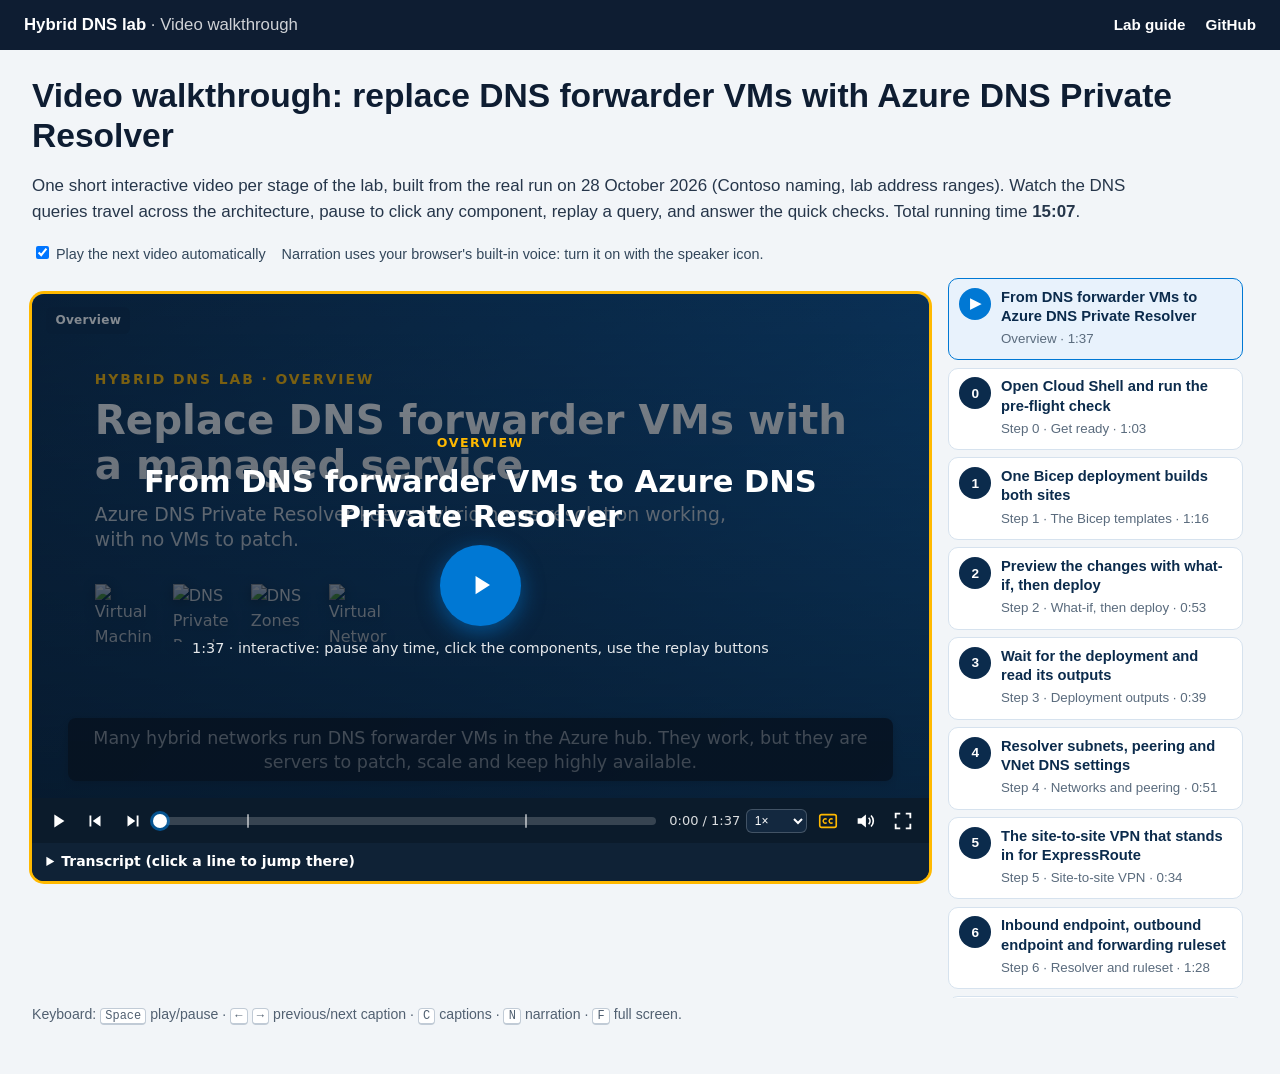
==== videos.html @ 45576d15 "Interactive videos for every lab stage (player, scripts, playlist page) (2 of 4)" ====
<!doctype html>
<html lang="en" dir="ltr"><head><meta charset="utf-8"><meta name="viewport" content="width=device-width, initial-scale=1">
<meta name="color-scheme" content="light dark">
<title>Video walkthrough: Hybrid DNS lab with Azure DNS Private Resolver</title>
<meta name="description" content="Interactive videos for every step of the hybrid DNS lab: Azure DNS Private Resolver, site-to-site VPN, Private Endpoint DNS and domain join.">
<link rel="stylesheet" href="assets/css/site.css">
<link rel="stylesheet" href="assets/video/player.css">
<style>
.vpage{max-width:1400px;margin:0 auto;padding:1.4rem 2rem 3rem}
.vpage h1{margin:.2rem 0 .4rem}
.vpage .lead{max-width:70rem}
.keys{font-size:.88rem;color:#516071;margin:.4rem 0 0}
.keys kbd{background:#fff;border:1px solid #C1CBD6;border-bottom-width:2px;border-radius:4px;padding:0 .35em;font-family:Consolas,monospace;font-size:.85em}
@media (max-width:980px){.vpage{padding:1rem}}
@media (prefers-color-scheme:dark){body{background:#0E1621;color:#E6EDF3}.vpage h1{color:#fff}.vpage .lead,.lv-opts{color:#C9D4DF}.keys{color:#AFC0D0}.keys kbd{background:#13202E;border-color:#2B3B4E;color:#E6EDF3}.lv-item{background:#13202E;border-color:#2B3B4E;color:#E6EDF3}.lv-item small{color:#9FB0C2}.lv-item.cur{background:#16324F;border-color:#3B8EDB}}
</style></head>
<body>
<header class="top"><div class="brand">Hybrid DNS lab <span>· Video walkthrough</span></div>
<nav class="toplinks"><a href="index.html">Lab guide</a><a href="https://github.com/ibranibeny/contoso-dns-private-resolver-lab" target="_blank" rel="noopener">GitHub</a></nav></header>
<main class="vpage">
<h1>Video walkthrough: replace DNS forwarder VMs with Azure DNS Private Resolver</h1>
<p class="lead">One short interactive video per stage of the lab, built from the real run on 28 October 2026 (Contoso naming, lab address ranges).
Watch the DNS queries travel across the architecture, pause to click any component, replay a query, and answer the quick checks. Total running time <b id="lv-total"></b>.</p>
<div class="lv-opts"><label><input type="checkbox" id="lv-auto" checked> Play the next video automatically</label>
<span>Narration uses your browser's built-in voice: turn it on with the speaker icon.</span></div>
<div class="lv-page"><div id="lv-main"></div><nav class="lv-list" id="lv-list" aria-label="Videos"></nav></div>
<p class="keys">Keyboard: <kbd>Space</kbd> play/pause · <kbd>←</kbd> <kbd>→</kbd> previous/next caption · <kbd>C</kbd> captions · <kbd>N</kbd> narration · <kbd>F</kbd> full screen.</p>
</main>
<script src="assets/video/videos.js"></script>
<script src="assets/video/player.js"></script>
<script>
(function () {
  var D = window.LAB_VIDEO_DATA, list = document.getElementById('lv-list'), host = document.getElementById('lv-main'),
      auto = document.getElementById('lv-auto'), items = {}, cur = null;
  function nextOf(id) { for (var i = 0; i < D.videos.length - 1; i++) if (D.videos[i].id === id) return D.videos[i + 1]; return null; }
  function load(id, play) {
    cur = id; host.innerHTML = ''; var div = document.createElement('div'); host.appendChild(div);
    var p = window.LabVideo.mount(div, id, {
      next: nextOf,
      onNext: function (nid) { load(nid, true); },
      onEnd: function (eid) { if (auto.checked) { var n = nextOf(eid); if (n) setTimeout(function () { if (cur === eid) load(n.id, true); }, 1800); } }
    });
    Object.keys(items).forEach(function (k) { items[k].classList.toggle('cur', k === id); items[k].setAttribute('aria-current', k === id ? 'true' : 'false'); });
    if (window.history && history.replaceState) history.replaceState(null, '', '#' + id);
    if (play) p.play();
    try { div.focus({ preventScroll: true }); } catch (e) { }
  }
  D.videos.forEach(function (v, i) {
    var b = document.createElement('button'); b.type = 'button'; b.className = 'lv-item';
    var n = document.createElement('span'); n.className = 'n'; n.textContent = v.id === 'vintro' ? '\u25B6' : String(parseInt(v.id.slice(1), 10));
    var t = document.createElement('span'); var bt = document.createElement('b'); bt.textContent = v.title;
    var sm = document.createElement('small'); sm.textContent = v.badge + ' \u00b7 ' + window.LabVideo.fmt(window.LabVideo.duration(v.id)) + (v.quiz ? ' \u00b7 quiz' : '');
    t.appendChild(bt); t.appendChild(sm); b.appendChild(n); b.appendChild(t);
    b.addEventListener('click', function () { load(v.id, true); window.scrollTo({ top: 0, behavior: 'smooth' }); });
    list.appendChild(b); items[v.id] = b;
  });
  var total = 0; D.videos.forEach(function (v) { total += window.LabVideo.duration(v.id); });
  document.getElementById('lv-total').textContent = window.LabVideo.fmt(total);
  var start = (location.hash || '').slice(1);
  load(items[start] ? start : D.videos[0].id, false);
})();
</script>
</body></html>
---- assets/css/site.css ----
:root{--navy:#0E1D32;--blue:#0570CA;--blue2:#045291;--green:#17701D;--purple:#7A59BA;--brown:#7E320E;--bg:#F2F5F8;--card:#fff;--line:#C1CBD6;--pale:#F6F8FA;--slate:#516071;--amber:#8A5A00;--amberbg:#FFF8E5}
*{box-sizing:border-box}
html{scroll-behavior:smooth;scroll-padding-top:72px}
body{margin:0;font-family:"Segoe UI",-apple-system,BlinkMacSystemFont,Roboto,"Helvetica Neue",Arial,sans-serif;color:#1A1A1A;background:var(--bg);line-height:1.55;font-size:16px}
a{color:var(--blue)}
code{font-family:Consolas,"Cascadia Mono","SFMono-Regular",Menlo,monospace;font-size:.9em;background:#E9EEF4;padding:.05em .3em;border-radius:4px;color:var(--navy)}
.top{position:sticky;top:0;z-index:10;display:flex;justify-content:space-between;align-items:center;padding:.75rem 1.5rem;background:var(--navy);color:#fff}
.brand{font-weight:600;font-size:1.05rem}.brand span{font-weight:400;opacity:.8}
.toplinks a{color:#fff;margin-left:1.25rem;text-decoration:none;font-weight:600;font-size:.95rem}
.layout{display:grid;grid-template-columns:290px minmax(0,1fr);max-width:1400px;margin:0 auto}
.side{position:sticky;top:56px;align-self:start;height:calc(100vh - 56px);overflow:auto;padding:1.25rem .75rem 2rem 1.25rem;border-right:1px solid var(--line);background:#fff}
.side-h{font-size:.75rem;letter-spacing:.08em;text-transform:uppercase;color:var(--slate);font-weight:700;margin:0 0 .5rem .5rem}
.side a{display:flex;gap:.5rem;align-items:flex-start;padding:.38rem .5rem;border-radius:6px;color:var(--navy);text-decoration:none;font-size:.88rem;line-height:1.3}
.side a:hover{background:var(--pale)}.side a.active{background:#E1EFFA;color:var(--blue2);font-weight:600}
.side .n{flex:0 0 1.5rem;height:1.5rem;border-radius:50%;background:var(--navy);color:#fff;font-size:.72rem;display:inline-flex;align-items:center;justify-content:center;font-weight:700}
main{padding:1.5rem 2.25rem 4rem;min-width:0}
section{background:var(--card);border:1px solid var(--line);border-radius:12px;padding:1.5rem 1.75rem;margin:0 0 1.5rem}
h1{font-size:2.1rem;line-height:1.2;color:var(--navy);margin:.25rem 0 .75rem}
h2{font-size:1.35rem;color:var(--navy);margin:0 0 .75rem}
.kicker{color:var(--blue2);font-weight:700;letter-spacing:.06em;font-size:.8rem}
.lead{font-size:1.06rem;color:#26364A}
.chips{display:flex;flex-wrap:wrap;gap:.5rem;margin:.75rem 0 1rem}.chips span{background:var(--pale);border:1px solid var(--line);border-radius:999px;padding:.25rem .75rem;font-size:.86rem}
.diagram{margin:1rem 0 0}.diagram img{width:100%;height:auto;border:1px solid var(--line);border-radius:8px;background:#fff}
.diagram figcaption,.shot figcaption{font-size:.85rem;color:var(--slate);margin-top:.35rem}
.two{display:grid;grid-template-columns:1fr;gap:.5rem}
.step-h{display:flex;gap:1rem;align-items:flex-start}
.badge{flex:0 0 2.6rem;height:2.6rem;border-radius:50%;background:var(--blue);color:#fff;display:flex;align-items:center;justify-content:center;font-weight:700;font-size:1.1rem}
.meta{display:flex;gap:1rem;color:var(--slate);font-size:.85rem;margin-top:-.4rem}
.why{margin:.9rem 0}
.code{position:relative;margin:.9rem 0;border:1px solid var(--line);border-radius:8px;background:var(--pale);overflow:hidden}
.code-title{font-size:.75rem;font-weight:700;color:var(--blue2);padding:.4rem .9rem;border-bottom:1px solid var(--line);background:#EEF3F8;letter-spacing:.02em}
.code pre{margin:0;padding:.85rem .9rem;overflow:auto;max-height:520px}
.code code{background:none;padding:0;font-size:.82rem;line-height:1.5;white-space:pre}
.copy{position:absolute;right:.5rem;top:.35rem;border:1px solid var(--line);background:#fff;border-radius:6px;font-size:.75rem;padding:.15rem .6rem;cursor:pointer;color:var(--navy)}
.copy.done{background:var(--green);color:#fff;border-color:var(--green)}
.shots{display:grid;grid-template-columns:1fr;gap:1rem;margin:.9rem 0}
.shot{margin:0}.shot img{width:100%;height:auto;border:1px solid var(--line);border-radius:8px;box-shadow:0 1px 3px rgba(14,29,50,.08)}
.shot .where{display:inline-block;background:var(--navy);color:#fff;border-radius:4px;font-size:.7rem;padding:.05rem .4rem;margin-right:.5rem;font-weight:600}
.shot.pending .ph{border:2px dashed var(--line);border-radius:8px;background:repeating-linear-gradient(45deg,#fafbfc,#fafbfc 12px,#f3f5f8 12px,#f3f5f8 24px);height:180px;display:flex;flex-direction:column;align-items:center;justify-content:center;color:var(--slate)}
.shot.pending .ph span{font-weight:700}
.out{border-radius:8px;margin:.9rem 0;overflow:hidden;border:1px solid var(--line)}
.out-h{font-size:.75rem;font-weight:700;padding:.35rem .9rem;letter-spacing:.02em}
.out.expected .out-h{background:#F3EFFA;color:var(--purple)}.out.actual .out-h{background:#E6F3E6;color:var(--green)}
.out pre{margin:0;padding:.75rem .9rem;background:#0E1D32;color:#E6EDF5;font-family:Consolas,"Cascadia Mono",Menlo,monospace;font-size:.8rem;overflow:auto}
.callout{border-left:4px solid var(--blue);background:#F2F7FB;border-radius:6px;padding:.7rem 1rem;margin:.9rem 0;font-size:.93rem}
.callout-h{font-weight:700;color:var(--navy);margin-bottom:.15rem}
.callout.pending{border-color:var(--amber);background:var(--amberbg)}
.learn{margin-top:.75rem;font-size:.88rem}.learn-h{font-weight:700;color:var(--slate);font-size:.75rem;text-transform:uppercase;letter-spacing:.06em}
.learn ul{margin:.25rem 0 0;padding-left:1.1rem}
table.grid{width:100%;border-collapse:collapse;font-size:.9rem;margin:.5rem 0}
.grid th{background:var(--navy);color:#fff;text-align:left;padding:.5rem .7rem;font-weight:600}
.grid td{border-bottom:1px solid #E3E8EE;padding:.5rem .7rem;vertical-align:top}
.grid tr:nth-child(even) td{background:var(--pale)}
.grid td.ok{color:var(--green);font-weight:700}.grid td.bad{color:#B00020;font-weight:700}
.checks{padding-left:1.1rem}.small{font-size:.85rem;color:var(--slate)}
.refs{columns:2;font-size:.9rem}
@media (max-width:980px){.layout{grid-template-columns:1fr}.side{display:none}main{padding:1rem}.refs{columns:1}}

.grid td.info{color:var(--navy);font-weight:700}
ul.findings li{margin:.35rem 0}
---- assets/video/player.css ----
/* Interactive lab "videos": scripted, animated scenes with captions (no video files). */
.lv{--lv-blue:#0078D4;--lv-navy:#0B2B4C;--lv-amber:#FFB900;--lv-green:#107C10;--lv-red:#C50F1F;--lv-purple:#7B4FC0;
  position:relative;border-radius:12px;overflow:hidden;background:#0B1B2B;color:#fff;margin:1rem 0 1.4rem;
  box-shadow:0 8px 28px rgba(11,43,76,.22);font-family:"Segoe UI",system-ui,-apple-system,Roboto,Helvetica,Arial,sans-serif;outline:none}
.lv:focus-visible{box-shadow:0 0 0 3px var(--lv-amber)}
.lv-stage{position:relative;aspect-ratio:16/9;overflow:hidden;background:#EEF3F8;container-type:inline-size;user-select:none;-webkit-user-select:none}
.lv-stage.dark{background:#11161C}
.lv-scene{position:absolute;inset:0}
.lv-world{position:absolute;left:0;top:0;transform-origin:0 0;transition:transform 1.15s cubic-bezier(.45,.05,.2,1);will-change:transform}
.lv-world.instant{transition:none}
.lv-world img.lv-bg{display:block;position:absolute;left:0;top:0;pointer-events:none}
.lv-world svg{position:absolute;left:0;top:0;overflow:visible}
.lv-hl rect{fill:none;stroke:var(--lv-amber);animation:lvpulse 1.6s ease-in-out infinite}
.lv-hl rect.alt{stroke:var(--lv-blue)}
@keyframes lvpulse{0%,100%{stroke-opacity:1}50%{stroke-opacity:.35}}
.lv-spot path{fill:rgba(8,22,40,.42);transition:opacity .5s}
.lv-box rect.b{fill:rgba(255,185,0,.10);stroke:var(--lv-amber)}
.lv-pill rect{filter:drop-shadow(0 2px 3px rgba(0,0,0,.35))}
.lv-pill text{font-family:"Segoe UI",system-ui,sans-serif;font-weight:700;fill:#fff;dominant-baseline:central}
.lv-pk circle{filter:drop-shadow(0 0 6px rgba(255,255,255,.9))}
.lv-hot rect{fill:transparent;cursor:pointer;stroke:transparent;transition:stroke .2s}
.lv-hot rect:hover{stroke:rgba(0,120,212,.85);stroke-dasharray:14 8}
.lv-fnode{opacity:0;transition:opacity .6s}
.lv-fnode.on{opacity:1}
.lv-fnode rect.card{fill:#fff;stroke:#BFD3E6}
.lv-fnode text{font-family:"Segoe UI",system-ui,sans-serif;fill:#0B2B4C;dominant-baseline:hanging}
.lv-fnode text.s{fill:#4A5D73}
.lv-fedge{opacity:0;transition:opacity .4s}
.lv-fedge.on{opacity:1}
.lv-fedge path{fill:none;stroke:#5B7085}
.lv-fedge.on path.draw{animation:lvdraw 1s ease forwards}
@keyframes lvdraw{from{stroke-dashoffset:var(--len)}to{stroke-dashoffset:0}}
.lv-fedge text{font-family:"Segoe UI",system-ui,sans-serif;fill:#4A5D73;text-anchor:middle}
.lv-badge{position:absolute;inset-inline-start:1.6%;top:2.6%;background:rgba(11,43,76,.9);color:#fff;font-size:clamp(10px,1.35cqw,16px);
  padding:.32em .75em;border-radius:6px;font-weight:600;letter-spacing:.02em;pointer-events:none;max-width:60%}
.lv-choices{position:absolute;inset-inline-end:1.6%;top:2.6%;display:flex;gap:.45em;flex-wrap:wrap;justify-content:flex-end;max-width:58%}
.lv-choices button{font:600 clamp(10px,1.3cqw,15px)/1.2 "Segoe UI",system-ui,sans-serif;color:#fff;background:rgba(0,120,212,.92);border:0;border-radius:999px;
  padding:.45em .9em;cursor:pointer;box-shadow:0 2px 8px rgba(0,0,0,.25)}
.lv-choices button:hover,.lv-choices button:focus-visible{background:#005A9E;outline:2px solid #fff}
.lv-cap{position:absolute;left:4%;right:4%;bottom:3.4%;text-align:center;pointer-events:none;transition:opacity .25s}
.lv-cap span{display:inline-block;background:rgba(8,18,32,.86);color:#fff;font-size:clamp(12px,1.95cqw,25px);line-height:1.38;padding:.42em .85em;
  border-radius:8px;max-width:100%;box-shadow:0 2px 10px rgba(0,0,0,.25)}
.lv-cap.off{opacity:0}
.lv-cap code{font-family:Consolas,"Cascadia Mono",monospace;background:rgba(255,255,255,.16);padding:0 .3em;border-radius:4px;font-size:.92em}
.lv-info{position:absolute;inset-inline-end:2%;top:13%;width:min(44%,420px);background:#fff;color:var(--lv-navy);border-radius:10px;padding:.85em 1em .9em;
  box-shadow:0 10px 30px rgba(0,0,0,.35);font-size:clamp(11px,1.45cqw,16px);line-height:1.42;border-top:4px solid var(--lv-blue)}
.lv-info b{display:block;font-size:1.06em;margin-bottom:.25em}
.lv-info button{float:right;margin:-.3em -.3em 0 .5em;border:0;background:transparent;font-size:1.3em;line-height:1;cursor:pointer;color:#4A5D73}
.lv-ov{position:absolute;inset:0;display:flex;flex-direction:column;align-items:center;justify-content:center;gap:.7em;text-align:center;padding:5%;
  background:linear-gradient(180deg,rgba(6,18,32,.48),rgba(6,18,32,.80));color:#fff}
.lv-ov[hidden]{display:none}
.lv-ov .k{font-size:clamp(10px,1.4cqw,15px);letter-spacing:.12em;color:var(--lv-amber);font-weight:700;text-transform:uppercase}
.lv-ov .t{font-size:clamp(16px,3.4cqw,40px);font-weight:700;line-height:1.15;max-width:90%}
.lv-ov .s{font-size:clamp(11px,1.6cqw,18px);opacity:.9;max-width:80%}
.lv-ov .row{display:flex;gap:.6em;flex-wrap:wrap;justify-content:center}
.lv-big{width:clamp(52px,9cqw,98px);height:clamp(52px,9cqw,98px);border-radius:50%;border:0;background:var(--lv-blue);color:#fff;cursor:pointer;
  display:flex;align-items:center;justify-content:center;box-shadow:0 6px 22px rgba(0,120,212,.55);transition:transform .15s}
.lv-big:hover,.lv-big:focus-visible{transform:scale(1.07);outline:3px solid #fff}
.lv-big svg{width:46%;height:46%}
.lv-pbtn{font:600 clamp(11px,1.5cqw,16px)/1 "Segoe UI",system-ui,sans-serif;border:0;border-radius:999px;padding:.65em 1.1em;cursor:pointer;
  background:#fff;color:var(--lv-navy)}
.lv-pbtn.pri{background:var(--lv-blue);color:#fff}
.lv-pbtn:focus-visible{outline:3px solid var(--lv-amber)}
/* full-stage panels */
.lv-panel{position:absolute;inset:0;display:flex;flex-direction:column;justify-content:center;padding:6% 7% 15%;color:#fff;
  background:linear-gradient(135deg,#0B2B4C 0%,#0E4A82 60%,#1167B1 100%)}
.lv-title .k{font-size:clamp(10px,1.55cqw,18px);letter-spacing:.14em;color:var(--lv-amber);font-weight:700;text-transform:uppercase;margin-bottom:.6em}
.lv-title h3{font-size:clamp(20px,4.5cqw,56px);line-height:1.1;margin:0 0 .35em;font-weight:700;color:#fff}
.lv-title p{font-size:clamp(12px,2.1cqw,26px);margin:0;opacity:.92;max-width:85%;line-height:1.35}
.lv-title .icons{display:flex;gap:2.2cqw;margin-top:3.5cqw}
.lv-title .icons img{width:6.5cqw;height:6.5cqw;filter:drop-shadow(0 3px 6px rgba(0,0,0,.35));opacity:0;transform:translateY(10px);animation:lvin .6s forwards}
@keyframes lvin{to{opacity:1;transform:none}}
.lv-bul h3{font-size:clamp(16px,3.2cqw,40px);margin:0 0 .8em;color:#fff}
.lv-bul ul{list-style:none;margin:0;padding:0;display:flex;flex-direction:column;gap:1.2cqw}
.lv-bul li{font-size:clamp(12px,2.05cqw,25px);line-height:1.35;padding-inline-start:2.4em;position:relative;opacity:0;transform:translateX(-14px);transition:opacity .5s,transform .5s}
.lv-bul li.on{opacity:1;transform:none}
.lv-bul li::before{content:"";position:absolute;inset-inline-start:0;top:.12em;width:1.45em;height:1.45em;border-radius:50%;background:var(--lv-amber)}
.lv-bul li::after{content:"";position:absolute;inset-inline-start:.53em;top:.36em;width:.36em;height:.7em;border:solid #0B2B4C;border-width:0 .17em .17em 0;transform:rotate(45deg)}
.lv-bul li code,.lv-quiz code{background:rgba(255,255,255,.14);padding:.05em .35em;border-radius:4px;font-family:Consolas,"Cascadia Mono",monospace;font-size:.92em}
.lv-quiz h3{font-size:clamp(14px,2.7cqw,34px);margin:0 0 .9em;color:#fff;line-height:1.25}
.lv-quiz .opts{display:flex;flex-direction:column;gap:1cqw}
.lv-quiz .opts button{text-align:start;font:600 clamp(11px,1.85cqw,22px)/1.3 "Segoe UI",system-ui,sans-serif;color:#0B2B4C;background:#fff;border:3px solid transparent;
  border-radius:10px;padding:.6em .9em;cursor:pointer}
.lv-quiz .opts button:hover,.lv-quiz .opts button:focus-visible{border-color:var(--lv-amber)}
.lv-quiz .opts button.right{background:#DFF6DD;border-color:var(--lv-green)}
.lv-quiz .opts button.wrong{background:#FDE7E9;border-color:var(--lv-red)}
.lv-quiz .fb{margin-top:1.4cqw;font-size:clamp(11px,1.75cqw,21px);line-height:1.4;min-height:2.6em}
.lv-quiz .fb .lv-pbtn{margin-top:.8em}
.lv-quiz .tag{display:inline-block;font-size:clamp(10px,1.3cqw,15px);letter-spacing:.12em;color:var(--lv-amber);font-weight:700;text-transform:uppercase;margin-bottom:.8em}
/* terminal */
.lv-term{position:absolute;inset:0;background:#0C0C0C;display:flex;flex-direction:column}
.lv-term-bar{display:flex;align-items:center;gap:.5em;padding:.9cqw 1.4cqw;background:#1F1F1F;color:#C8C8C8;font-size:clamp(10px,1.3cqw,15px)}
.lv-term-bar i{width:.85em;height:.85em;border-radius:50%;display:inline-block;background:#FF5F57}
.lv-term-bar i:nth-child(2){background:#FEBC2E}.lv-term-bar i:nth-child(3){background:#28C840}
.lv-term-bar span{margin-inline-start:.6em}
.lv-term-body{flex:1;overflow:hidden;padding:1.8cqw 2.4cqw 16cqw;font-family:Consolas,"Cascadia Mono","Courier New",monospace;line-height:1.45;color:#E6E6E6;white-space:pre}
.lv-ln{min-height:1.45em;border-radius:3px;transition:background .4s,box-shadow .4s}
.lv-ln[hidden]{display:none}
.lv-ln.cmd{color:#9CDCFE}
.lv-ln.cmd::before{content:"$ ";color:#16C60C}
.lv-ln.hl{background:rgba(255,185,0,.24);box-shadow:inset .35em 0 0 var(--lv-amber)}
.lv-ln.good{color:#7EE787}.lv-ln.bad{color:#FF7B72}
.lv-caret::after{content:"\2588";animation:lvblink 1s steps(1) infinite;color:#E6E6E6;margin-inline-start:1px}
@keyframes lvblink{50%{opacity:0}}
/* controls */
.lv-bar{display:flex;align-items:center;gap:.35rem;padding:.42rem .65rem;background:#0B1B2B;font-size:14px}
.lv-btn{background:transparent;border:0;color:#fff;cursor:pointer;padding:.3rem;border-radius:6px;line-height:0;display:inline-flex}
.lv-btn svg{width:22px;height:22px}
.lv-btn:hover,.lv-btn:focus-visible{background:rgba(255,255,255,.14);outline:none}
.lv-btn.on{color:var(--lv-amber)}
.lv-btn[disabled]{opacity:.35;cursor:not-allowed}
.lv-track{flex:1;position:relative;height:8px;background:rgba(255,255,255,.18);border-radius:4px;cursor:pointer;margin:0 .35rem}
.lv-fill{position:absolute;left:0;top:0;bottom:0;background:var(--lv-blue);border-radius:4px}
.lv-knob{position:absolute;top:50%;width:14px;height:14px;margin:-7px 0 0 -7px;border-radius:50%;background:#fff;box-shadow:0 0 0 3px rgba(0,120,212,.6)}
.lv-tick{position:absolute;top:-3px;width:2px;height:14px;background:rgba(255,255,255,.55);border-radius:1px}
.lv-time{font-variant-numeric:tabular-nums;min-width:5.6em;text-align:end;opacity:.85;font-size:13px;color:#fff}
.lv-sel{background:#13283F;color:#fff;border:1px solid rgba(255,255,255,.2);border-radius:6px;font-size:12px;padding:.2rem .25rem}
.lv-tr{background:#0F2236;color:#D9E4EF;font-size:14px}
.lv-tr summary{cursor:pointer;padding:.5rem .9rem;color:#fff;font-weight:600}
.lv-tr ol{margin:0;padding:.2rem 1rem .8rem 2.6rem;max-height:260px;overflow:auto}
.lv-tr li{padding:.22rem .3rem;border-radius:5px;cursor:pointer;line-height:1.4}
.lv-tr li:hover{background:rgba(255,255,255,.08)}
.lv-tr li.cur{background:rgba(0,120,212,.35);color:#fff}
.lv-tr li span{opacity:.6;font-variant-numeric:tabular-nums;margin-inline-end:.5em}
@media (max-width:640px){.lv-time{display:none}.lv-sel{display:none}}
@media (prefers-reduced-motion:reduce){.lv-world{transition-duration:.01s}.lv-hl rect{animation:none}}
/* playlist page */
.lv-page{display:grid;grid-template-columns:minmax(0,1fr) 300px;gap:1.2rem;align-items:start}
.lv-list{display:flex;flex-direction:column;gap:.45rem;max-height:80vh;overflow:auto;padding-inline-end:.3rem}
.lv-item{display:flex;gap:.6rem;align-items:flex-start;text-align:start;background:#fff;border:1px solid #D6E2EE;border-radius:10px;padding:.55rem .65rem;cursor:pointer;
  font:inherit;color:#0B2B4C}
.lv-item:hover,.lv-item:focus-visible{border-color:#0078D4;outline:none;box-shadow:0 0 0 2px rgba(0,120,212,.25)}
.lv-item.cur{background:#E8F2FC;border-color:#0078D4}
.lv-item b{display:block;font-size:.92rem;line-height:1.3}
.lv-item small{color:#5A6B7D}
.lv-item .n{flex:0 0 2rem;height:2rem;border-radius:50%;background:#0B2B4C;color:#fff;display:flex;align-items:center;justify-content:center;font-weight:700;font-size:.85rem}
.lv-item.cur .n{background:#0078D4}
.lv-opts{display:flex;gap:1rem;align-items:center;flex-wrap:wrap;font-size:.9rem;color:#33475B;margin:.2rem 0 .8rem}
.lv-embed-h{display:flex;align-items:center;gap:.5rem;font-weight:700;color:#0B2B4C;margin:.8rem 0 -.4rem;font-size:.95rem}
.lv-embed-h::before{content:"";width:.6rem;height:.6rem;border-radius:50%;background:#0078D4}
@media (max-width:980px){.lv-page{grid-template-columns:1fr}.lv-list{max-height:none}}
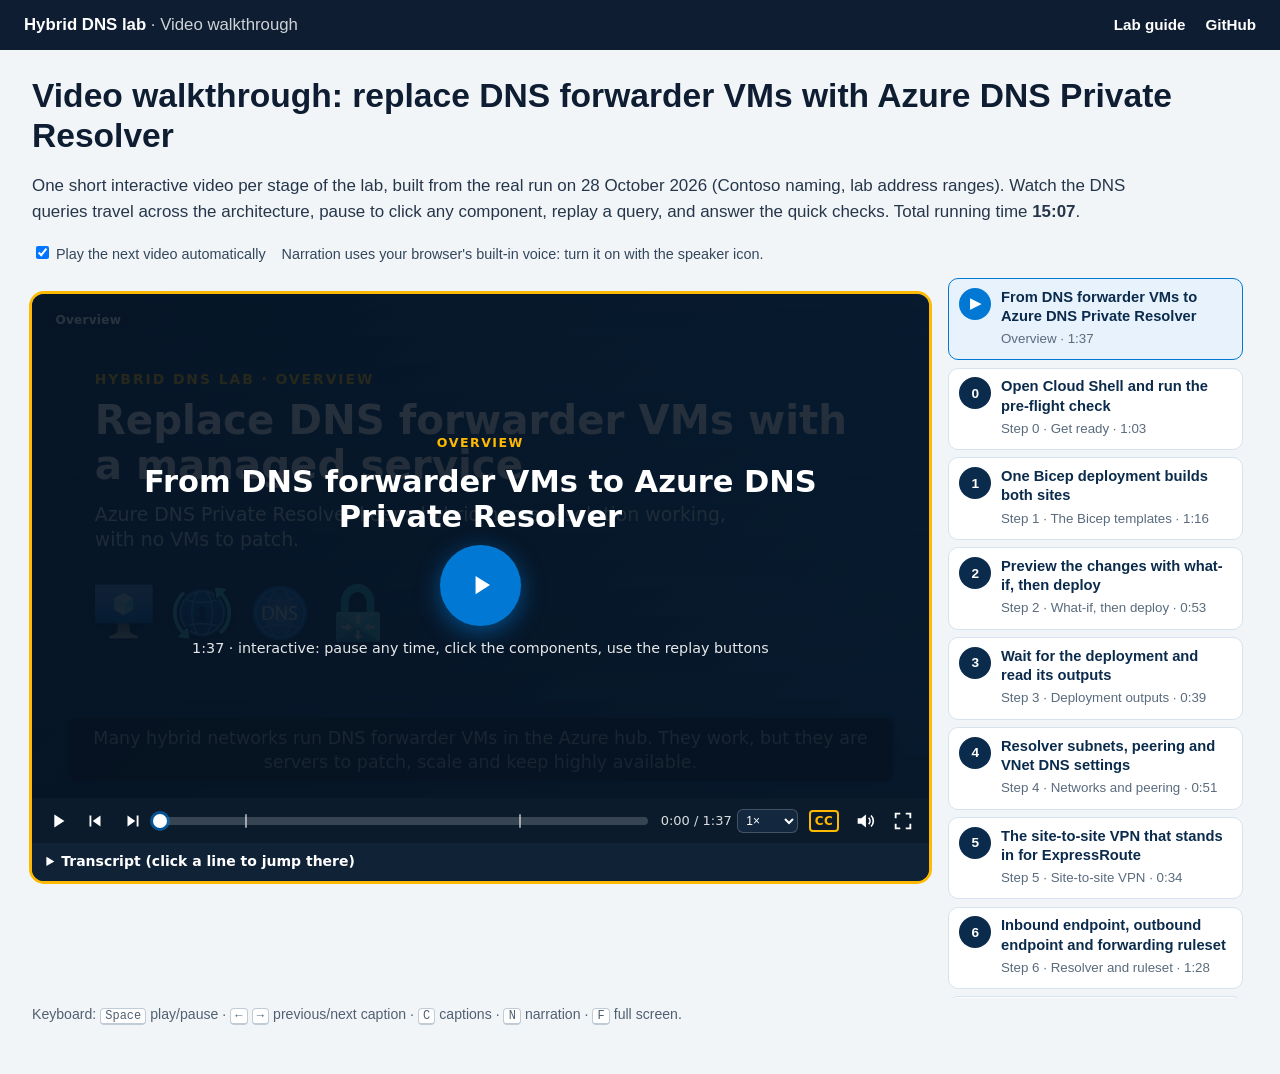
==== commit 5562dc33: "Videos: versioned asset links" ====
--- a/videos.html
+++ b/videos.html
@@ -4,7 +4,7 @@
 <title>Video walkthrough: Hybrid DNS lab with Azure DNS Private Resolver</title>
 <meta name="description" content="Interactive videos for every step of the hybrid DNS lab: Azure DNS Private Resolver, site-to-site VPN, Private Endpoint DNS and domain join.">
 <link rel="stylesheet" href="assets/css/site.css">
-<link rel="stylesheet" href="assets/video/player.css">
+<link rel="stylesheet" href="assets/video/player.css?v=cd3621e6">
 <style>
 .vpage{max-width:1400px;margin:0 auto;padding:1.4rem 2rem 3rem}
 .vpage h1{margin:.2rem 0 .4rem}
@@ -26,8 +26,8 @@
 <div class="lv-page"><div id="lv-main"></div><nav class="lv-list" id="lv-list" aria-label="Videos"></nav></div>
 <p class="keys">Keyboard: <kbd>Space</kbd> play/pause · <kbd>←</kbd> <kbd>→</kbd> previous/next caption · <kbd>C</kbd> captions · <kbd>N</kbd> narration · <kbd>F</kbd> full screen.</p>
 </main>
-<script src="assets/video/videos.js"></script>
-<script src="assets/video/player.js"></script>
+<script src="assets/video/videos.js?v=bd63ad62"></script>
+<script src="assets/video/player.js?v=58852749"></script>
 <script>
 (function () {
   var D = window.LAB_VIDEO_DATA, list = document.getElementById('lv-list'), host = document.getElementById('lv-main'),
--- a/assets/video/player.css
+++ b/assets/video/player.css
@@ -49,6 +49,9 @@
 .lv-ov{position:absolute;inset:0;display:flex;flex-direction:column;align-items:center;justify-content:center;gap:.7em;text-align:center;padding:5%;
   background:linear-gradient(180deg,rgba(6,18,32,.48),rgba(6,18,32,.80));color:#fff}
 .lv-ov[hidden]{display:none}
+.lv-ov.poster{background:linear-gradient(180deg,rgba(6,18,32,.86),rgba(6,18,32,.93))}
+.lv-cc{font:700 12px/1 "Segoe UI",system-ui,sans-serif;border:2px solid currentColor;border-radius:4px;padding:3px 4px;display:inline-block;letter-spacing:.04em}
+
 .lv-ov .k{font-size:clamp(10px,1.4cqw,15px);letter-spacing:.12em;color:var(--lv-amber);font-weight:700;text-transform:uppercase}
 .lv-ov .t{font-size:clamp(16px,3.4cqw,40px);font-weight:700;line-height:1.15;max-width:90%}
 .lv-ov .s{font-size:clamp(11px,1.6cqw,18px);opacity:.9;max-width:80%}
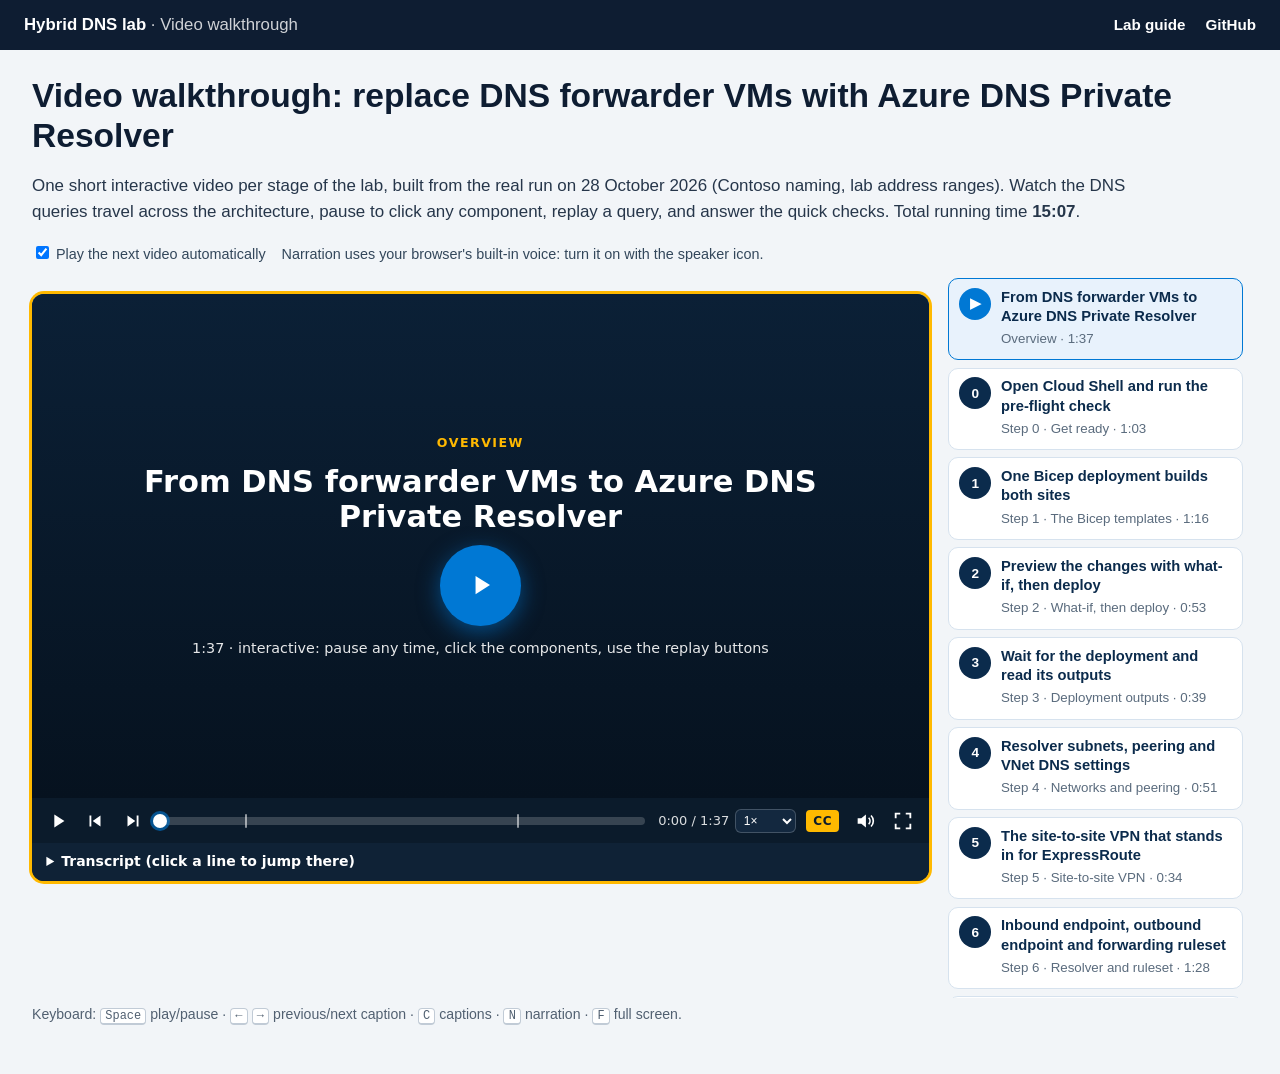
==== commit a15d85f1: "Videos: roadmap flow nodes, opaque poster, clearer CC button, steadier playback clock" ====
--- a/videos.html
+++ b/videos.html
@@ -4,7 +4,7 @@
 <title>Video walkthrough: Hybrid DNS lab with Azure DNS Private Resolver</title>
 <meta name="description" content="Interactive videos for every step of the hybrid DNS lab: Azure DNS Private Resolver, site-to-site VPN, Private Endpoint DNS and domain join.">
 <link rel="stylesheet" href="assets/css/site.css">
-<link rel="stylesheet" href="assets/video/player.css?v=cd3621e6">
+<link rel="stylesheet" href="assets/video/player.css?v=60647fa7">
 <style>
 .vpage{max-width:1400px;margin:0 auto;padding:1.4rem 2rem 3rem}
 .vpage h1{margin:.2rem 0 .4rem}
@@ -27,7 +27,7 @@
 <p class="keys">Keyboard: <kbd>Space</kbd> play/pause · <kbd>←</kbd> <kbd>→</kbd> previous/next caption · <kbd>C</kbd> captions · <kbd>N</kbd> narration · <kbd>F</kbd> full screen.</p>
 </main>
 <script src="assets/video/videos.js?v=bd63ad62"></script>
-<script src="assets/video/player.js?v=58852749"></script>
+<script src="assets/video/player.js?v=0ca12ebf"></script>
 <script>
 (function () {
   var D = window.LAB_VIDEO_DATA, list = document.getElementById('lv-list'), host = document.getElementById('lv-main'),
--- a/assets/video/player.css
+++ b/assets/video/player.css
@@ -20,7 +20,8 @@
 .lv-pk circle{filter:drop-shadow(0 0 6px rgba(255,255,255,.9))}
 .lv-hot rect{fill:transparent;cursor:pointer;stroke:transparent;transition:stroke .2s}
 .lv-hot rect:hover{stroke:rgba(0,120,212,.85);stroke-dasharray:14 8}
-.lv-fnode{opacity:0;transition:opacity .6s}
+.lv-fnode{opacity:.2;transition:opacity .6s}
+.lv-fghost{fill:none;stroke:#9FB3C8;opacity:.55}
 .lv-fnode.on{opacity:1}
 .lv-fnode rect.card{fill:#fff;stroke:#BFD3E6}
 .lv-fnode text{font-family:"Segoe UI",system-ui,sans-serif;fill:#0B2B4C;dominant-baseline:hanging}
@@ -49,8 +50,9 @@
 .lv-ov{position:absolute;inset:0;display:flex;flex-direction:column;align-items:center;justify-content:center;gap:.7em;text-align:center;padding:5%;
   background:linear-gradient(180deg,rgba(6,18,32,.48),rgba(6,18,32,.80));color:#fff}
 .lv-ov[hidden]{display:none}
-.lv-ov.poster{background:linear-gradient(180deg,rgba(6,18,32,.86),rgba(6,18,32,.93))}
-.lv-cc{font:700 12px/1 "Segoe UI",system-ui,sans-serif;border:2px solid currentColor;border-radius:4px;padding:3px 4px;display:inline-block;letter-spacing:.04em}
+.lv-ov.poster{background:linear-gradient(180deg,#0B2036,#06121F)}
+.lv-cc{font:800 12px/1 "Segoe UI",system-ui,sans-serif;color:#fff;background:transparent;border:2px solid #fff;border-radius:4px;padding:3px 5px;display:inline-block;letter-spacing:.06em}
+.lv-btn.on .lv-cc{background:var(--lv-amber);border-color:var(--lv-amber);color:#0B1B2B}
 
 .lv-ov .k{font-size:clamp(10px,1.4cqw,15px);letter-spacing:.12em;color:var(--lv-amber);font-weight:700;text-transform:uppercase}
 .lv-ov .t{font-size:clamp(16px,3.4cqw,40px);font-weight:700;line-height:1.15;max-width:90%}
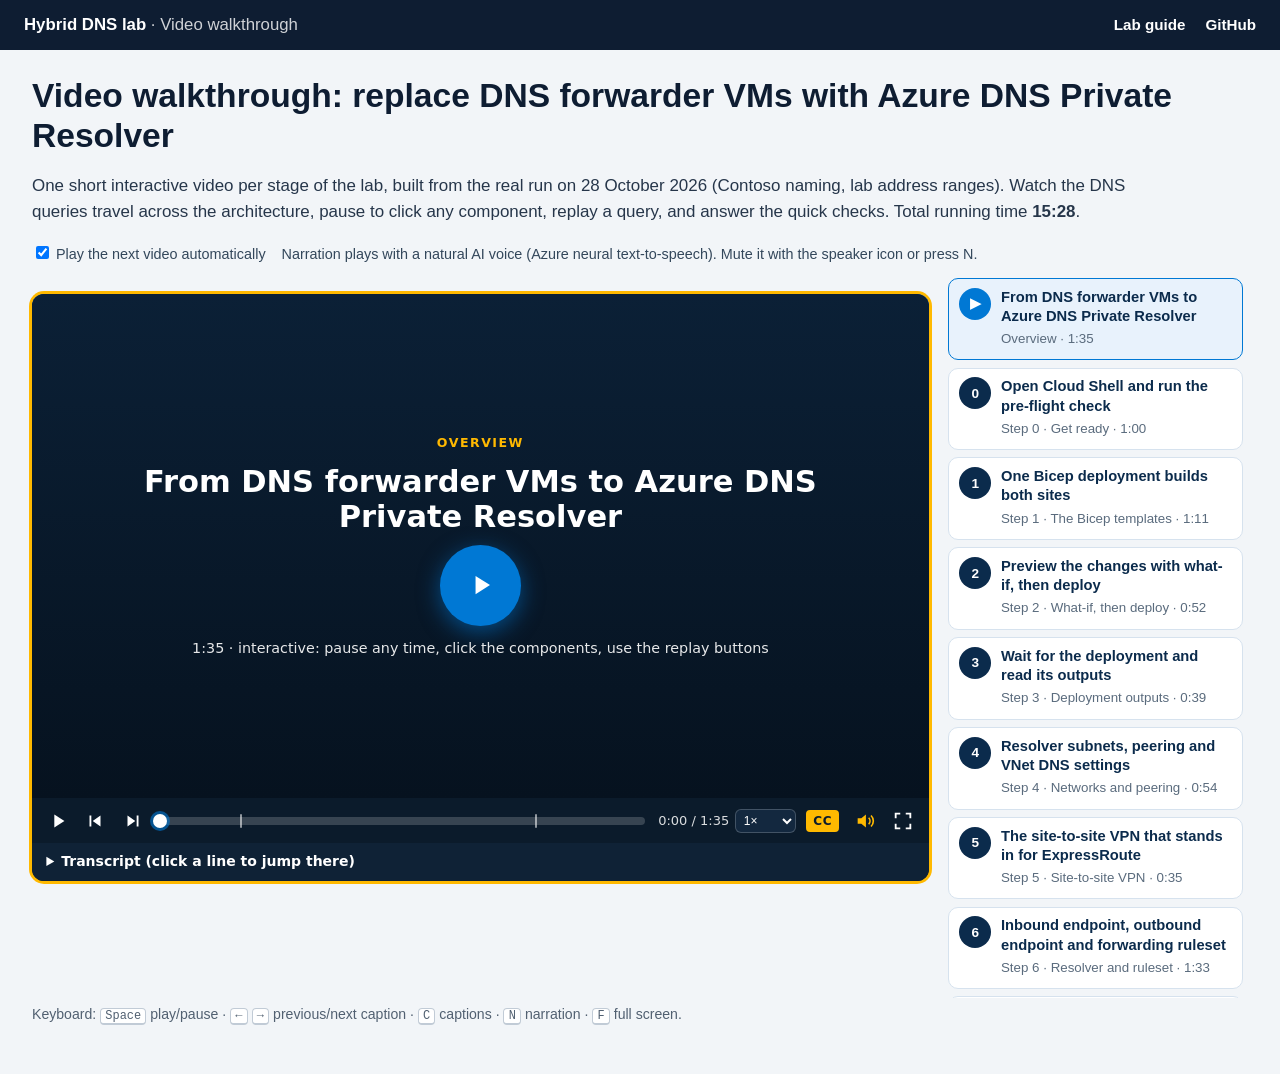
==== commit fcd08163: "Videos: natural neural-voice narration for every line, synced to the visuals (33 of 33)" ====
--- a/videos.html
+++ b/videos.html
@@ -4,7 +4,7 @@
 <title>Video walkthrough: Hybrid DNS lab with Azure DNS Private Resolver</title>
 <meta name="description" content="Interactive videos for every step of the hybrid DNS lab: Azure DNS Private Resolver, site-to-site VPN, Private Endpoint DNS and domain join.">
 <link rel="stylesheet" href="assets/css/site.css">
-<link rel="stylesheet" href="assets/video/player.css?v=60647fa7">
+<link rel="stylesheet" href="assets/video/player.css?v=7851f287">
 <style>
 .vpage{max-width:1400px;margin:0 auto;padding:1.4rem 2rem 3rem}
 .vpage h1{margin:.2rem 0 .4rem}
@@ -22,20 +22,21 @@
 <p class="lead">One short interactive video per stage of the lab, built from the real run on 28 October 2026 (Contoso naming, lab address ranges).
 Watch the DNS queries travel across the architecture, pause to click any component, replay a query, and answer the quick checks. Total running time <b id="lv-total"></b>.</p>
 <div class="lv-opts"><label><input type="checkbox" id="lv-auto" checked> Play the next video automatically</label>
-<span>Narration uses your browser's built-in voice: turn it on with the speaker icon.</span></div>
+<span>Narration plays with a natural AI voice (Azure neural text-to-speech). Mute it with the speaker icon or press N.</span></div>
 <div class="lv-page"><div id="lv-main"></div><nav class="lv-list" id="lv-list" aria-label="Videos"></nav></div>
 <p class="keys">Keyboard: <kbd>Space</kbd> play/pause · <kbd>←</kbd> <kbd>→</kbd> previous/next caption · <kbd>C</kbd> captions · <kbd>N</kbd> narration · <kbd>F</kbd> full screen.</p>
 </main>
-<script src="assets/video/videos.js?v=bd63ad62"></script>
-<script src="assets/video/player.js?v=0ca12ebf"></script>
+<script src="assets/video/videos.js?v=d67ce910"></script>
+<script src="assets/video/player.js?v=ed910172"></script>
 <script>
 (function () {
   var D = window.LAB_VIDEO_DATA, list = document.getElementById('lv-list'), host = document.getElementById('lv-main'),
-      auto = document.getElementById('lv-auto'), items = {}, cur = null;
+      auto = document.getElementById('lv-auto'), items = {}, cur = null, curP = null;
   function nextOf(id) { for (var i = 0; i < D.videos.length - 1; i++) if (D.videos[i].id === id) return D.videos[i + 1]; return null; }
   function load(id, play) {
+    if (curP && curP.playing) curP.pause();
     cur = id; host.innerHTML = ''; var div = document.createElement('div'); host.appendChild(div);
-    var p = window.LabVideo.mount(div, id, {
+    var p = curP = window.LabVideo.mount(div, id, {
       next: nextOf,
       onNext: function (nid) { load(nid, true); },
       onEnd: function (eid) { if (auto.checked) { var n = nextOf(eid); if (n) setTimeout(function () { if (cur === eid) load(n.id, true); }, 1800); } }
@@ -58,6 +59,7 @@
   document.getElementById('lv-total').textContent = window.LabVideo.fmt(total);
   var start = (location.hash || '').slice(1);
   load(items[start] ? start : D.videos[0].id, false);
+  window.addEventListener('hashchange', function () { var h = (location.hash || '').slice(1); if (items[h] && h !== cur) load(h, false); });
 })();
 </script>
 </body></html>
--- a/assets/video/player.css
+++ b/assets/video/player.css
@@ -33,7 +33,8 @@
 @keyframes lvdraw{from{stroke-dashoffset:var(--len)}to{stroke-dashoffset:0}}
 .lv-fedge text{font-family:"Segoe UI",system-ui,sans-serif;fill:#4A5D73;text-anchor:middle}
 .lv-badge{position:absolute;inset-inline-start:1.6%;top:2.6%;background:rgba(11,43,76,.9);color:#fff;font-size:clamp(10px,1.35cqw,16px);
-  padding:.32em .75em;border-radius:6px;font-weight:600;letter-spacing:.02em;pointer-events:none;max-width:60%}
+  padding:.32em .75em;border-radius:6px;font-weight:600;letter-spacing:.02em;pointer-events:none;max-width:60%;transition:opacity .6s}
+.lv-badge.hide{opacity:0}
 .lv-choices{position:absolute;inset-inline-end:1.6%;top:2.6%;display:flex;gap:.45em;flex-wrap:wrap;justify-content:flex-end;max-width:58%}
 .lv-choices button{font:600 clamp(10px,1.3cqw,15px)/1.2 "Segoe UI",system-ui,sans-serif;color:#fff;background:rgba(0,120,212,.92);border:0;border-radius:999px;
   padding:.45em .9em;cursor:pointer;box-shadow:0 2px 8px rgba(0,0,0,.25)}
@@ -42,7 +43,7 @@
 .lv-cap span{display:inline-block;background:rgba(8,18,32,.86);color:#fff;font-size:clamp(12px,1.95cqw,25px);line-height:1.38;padding:.42em .85em;
   border-radius:8px;max-width:100%;box-shadow:0 2px 10px rgba(0,0,0,.25)}
 .lv-cap.off{opacity:0}
-.lv-cap code{font-family:Consolas,"Cascadia Mono",monospace;background:rgba(255,255,255,.16);padding:0 .3em;border-radius:4px;font-size:.92em}
+.lv-cap code{font-family:Consolas,"Cascadia Mono",monospace;background:rgba(255,255,255,.16);color:#fff;padding:0 .3em;border-radius:4px;font-size:.92em}
 .lv-info{position:absolute;inset-inline-end:2%;top:13%;width:min(44%,420px);background:#fff;color:var(--lv-navy);border-radius:10px;padding:.85em 1em .9em;
   box-shadow:0 10px 30px rgba(0,0,0,.35);font-size:clamp(11px,1.45cqw,16px);line-height:1.42;border-top:4px solid var(--lv-blue)}
 .lv-info b{display:block;font-size:1.06em;margin-bottom:.25em}
@@ -81,7 +82,8 @@
 .lv-bul li.on{opacity:1;transform:none}
 .lv-bul li::before{content:"";position:absolute;inset-inline-start:0;top:.12em;width:1.45em;height:1.45em;border-radius:50%;background:var(--lv-amber)}
 .lv-bul li::after{content:"";position:absolute;inset-inline-start:.53em;top:.36em;width:.36em;height:.7em;border:solid #0B2B4C;border-width:0 .17em .17em 0;transform:rotate(45deg)}
-.lv-bul li code,.lv-quiz code{background:rgba(255,255,255,.14);padding:.05em .35em;border-radius:4px;font-family:Consolas,"Cascadia Mono",monospace;font-size:.92em}
+.lv-panel code{background:rgba(255,255,255,.18);color:#fff;border:1px solid rgba(255,255,255,.3);padding:.05em .35em;border-radius:4px;font-family:Consolas,"Cascadia Mono",monospace;font-size:.92em}
+.lv-quiz .opts button code{background:#E9EEF4;color:#0B2B4C;border-color:#C9D6E3}
 .lv-quiz h3{font-size:clamp(14px,2.7cqw,34px);margin:0 0 .9em;color:#fff;line-height:1.25}
 .lv-quiz .opts{display:flex;flex-direction:column;gap:1cqw}
 .lv-quiz .opts button{text-align:start;font:600 clamp(11px,1.85cqw,22px)/1.3 "Segoe UI",system-ui,sans-serif;color:#0B2B4C;background:#fff;border:3px solid transparent;
@@ -98,7 +100,8 @@
 .lv-term-bar i{width:.85em;height:.85em;border-radius:50%;display:inline-block;background:#FF5F57}
 .lv-term-bar i:nth-child(2){background:#FEBC2E}.lv-term-bar i:nth-child(3){background:#28C840}
 .lv-term-bar span{margin-inline-start:.6em}
-.lv-term-body{flex:1;overflow:hidden;padding:1.8cqw 2.4cqw 16cqw;font-family:Consolas,"Cascadia Mono","Courier New",monospace;line-height:1.45;color:#E6E6E6;white-space:pre}
+.lv-term-body{flex:1;overflow:hidden;padding:1.8cqw 2.4cqw 16cqw;font-family:Consolas,"Cascadia Mono","Courier New",monospace;line-height:1.45;color:#E6E6E6;white-space:pre-wrap;overflow-wrap:anywhere}
+.lv-stage[data-scene=term] .lv-badge{top:.55cqw;inset-inline-start:auto;inset-inline-end:1.2cqw;background:rgba(255,255,255,.14)}
 .lv-ln{min-height:1.45em;border-radius:3px;transition:background .4s,box-shadow .4s}
 .lv-ln[hidden]{display:none}
 .lv-ln.cmd{color:#9CDCFE}
@@ -114,6 +117,8 @@
 .lv-btn:hover,.lv-btn:focus-visible{background:rgba(255,255,255,.14);outline:none}
 .lv-btn.on{color:var(--lv-amber)}
 .lv-btn[disabled]{opacity:.35;cursor:not-allowed}
+.lv-btn.blocked{background:rgba(255,185,0,.28);box-shadow:0 0 0 2px var(--lv-amber);animation:lvblk 1.2s ease-in-out infinite}
+@keyframes lvblk{50%{box-shadow:0 0 0 5px rgba(255,185,0,.35)}}
 .lv-track{flex:1;position:relative;height:8px;background:rgba(255,255,255,.18);border-radius:4px;cursor:pointer;margin:0 .35rem}
 .lv-fill{position:absolute;left:0;top:0;bottom:0;background:var(--lv-blue);border-radius:4px}
 .lv-knob{position:absolute;top:50%;width:14px;height:14px;margin:-7px 0 0 -7px;border-radius:50%;background:#fff;box-shadow:0 0 0 3px rgba(0,120,212,.6)}
@@ -144,3 +149,4 @@
 .lv-embed-h{display:flex;align-items:center;gap:.5rem;font-weight:700;color:#0B2B4C;margin:.8rem 0 -.4rem;font-size:.95rem}
 .lv-embed-h::before{content:"";width:.6rem;height:.6rem;border-radius:50%;background:#0078D4}
 @media (max-width:980px){.lv-page{grid-template-columns:1fr}.lv-list{max-height:none}}
+.lv-dbg{position:absolute;left:0;right:0;top:0;z-index:50;font:11px/1.3 Consolas,monospace;background:rgba(0,0,0,.72);color:#7CFC00;padding:2px 6px;pointer-events:none}
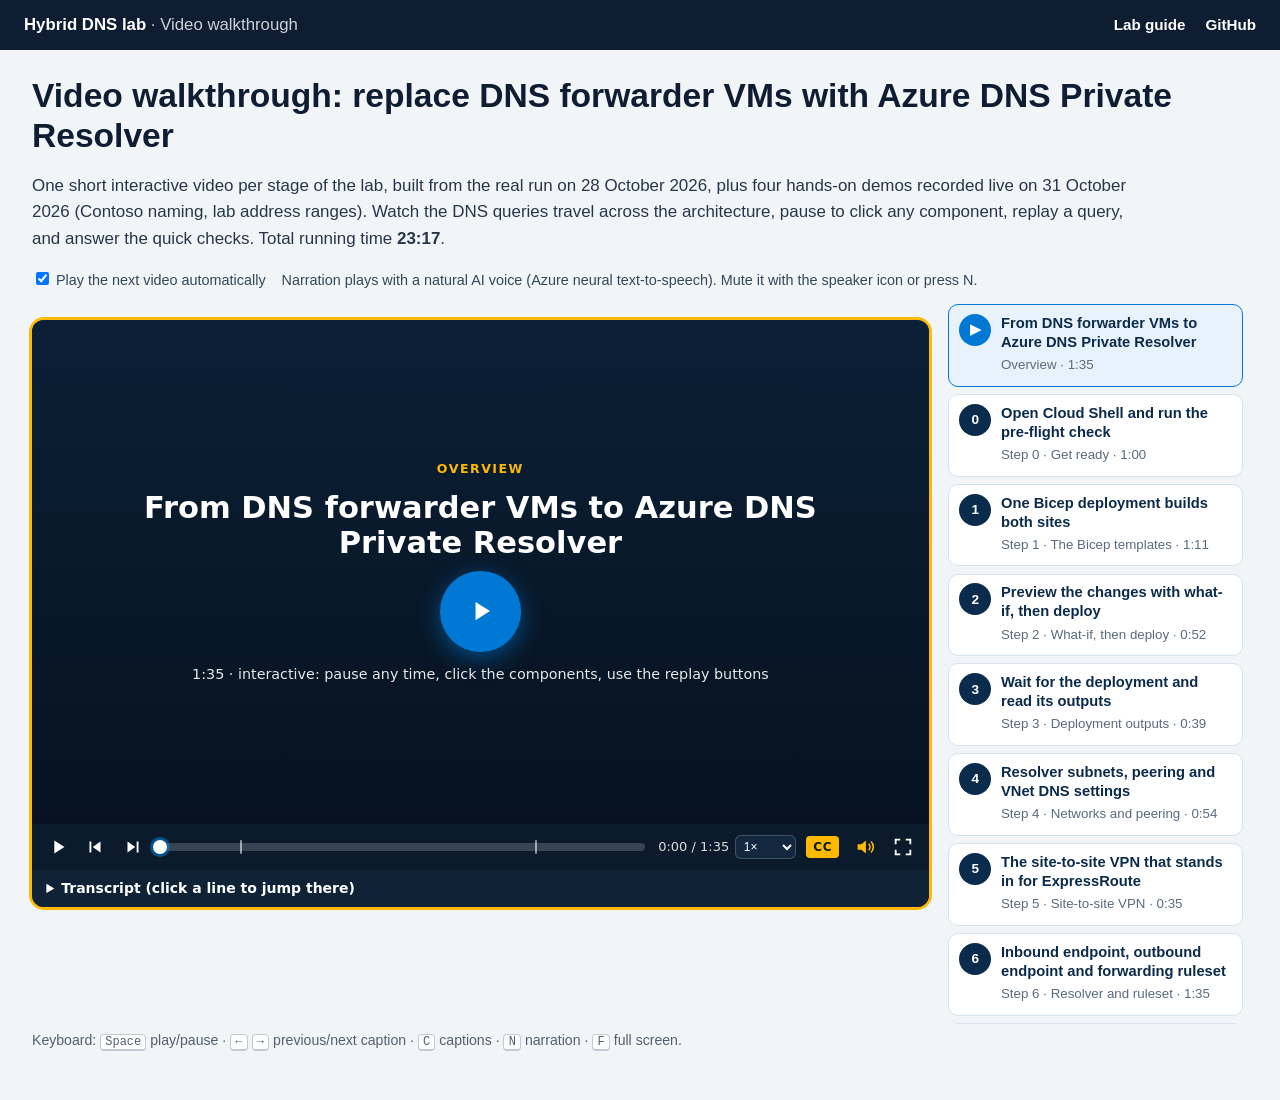
==== commit a5aa7aae: "Hands-on demos: verify sync (6 of 11)" ====
--- a/videos.html
+++ b/videos.html
@@ -4,7 +4,7 @@
 <title>Video walkthrough: Hybrid DNS lab with Azure DNS Private Resolver</title>
 <meta name="description" content="Interactive videos for every step of the hybrid DNS lab: Azure DNS Private Resolver, site-to-site VPN, Private Endpoint DNS and domain join.">
 <link rel="stylesheet" href="assets/css/site.css">
-<link rel="stylesheet" href="assets/video/player.css?v=7851f287">
+<link rel="stylesheet" href="assets/video/player.css?v=1a412af7">
 <style>
 .vpage{max-width:1400px;margin:0 auto;padding:1.4rem 2rem 3rem}
 .vpage h1{margin:.2rem 0 .4rem}
@@ -19,14 +19,14 @@
 <nav class="toplinks"><a href="index.html">Lab guide</a><a href="https://github.com/ibranibeny/contoso-dns-private-resolver-lab" target="_blank" rel="noopener">GitHub</a></nav></header>
 <main class="vpage">
 <h1>Video walkthrough: replace DNS forwarder VMs with Azure DNS Private Resolver</h1>
-<p class="lead">One short interactive video per stage of the lab, built from the real run on 28 October 2026 (Contoso naming, lab address ranges).
+<p class="lead">One short interactive video per stage of the lab, built from the real run on 28 October 2026, plus four hands-on demos recorded live on 31 October 2026 (Contoso naming, lab address ranges).
 Watch the DNS queries travel across the architecture, pause to click any component, replay a query, and answer the quick checks. Total running time <b id="lv-total"></b>.</p>
 <div class="lv-opts"><label><input type="checkbox" id="lv-auto" checked> Play the next video automatically</label>
 <span>Narration plays with a natural AI voice (Azure neural text-to-speech). Mute it with the speaker icon or press N.</span></div>
 <div class="lv-page"><div id="lv-main"></div><nav class="lv-list" id="lv-list" aria-label="Videos"></nav></div>
 <p class="keys">Keyboard: <kbd>Space</kbd> play/pause · <kbd>←</kbd> <kbd>→</kbd> previous/next caption · <kbd>C</kbd> captions · <kbd>N</kbd> narration · <kbd>F</kbd> full screen.</p>
 </main>
-<script src="assets/video/videos.js?v=d67ce910"></script>
+<script src="assets/video/videos.js?v=b0c15185"></script>
 <script src="assets/video/player.js?v=ed910172"></script>
 <script>
 (function () {
@@ -48,7 +48,8 @@
   }
   D.videos.forEach(function (v, i) {
     var b = document.createElement('button'); b.type = 'button'; b.className = 'lv-item';
-    var n = document.createElement('span'); n.className = 'n'; n.textContent = v.id === 'vintro' ? '\u25B6' : String(parseInt(v.id.slice(1), 10));
+    if (v.id === 'd1') { var hd = document.createElement('div'); hd.className = 'lv-sec'; hd.textContent = 'Hands-on demos \u00b7 recorded live on 31 October 2026'; list.appendChild(hd); }
+    var n = document.createElement('span'); n.className = 'n'; n.textContent = v.id === 'vintro' ? '\u25B6' : (v.id.charAt(0) === 'd' ? 'D' + v.id.slice(1) : String(parseInt(v.id.slice(1), 10)));
     var t = document.createElement('span'); var bt = document.createElement('b'); bt.textContent = v.title;
     var sm = document.createElement('small'); sm.textContent = v.badge + ' \u00b7 ' + window.LabVideo.fmt(window.LabVideo.duration(v.id)) + (v.quiz ? ' \u00b7 quiz' : '');
     t.appendChild(bt); t.appendChild(sm); b.appendChild(n); b.appendChild(t);
--- a/assets/video/player.css
+++ b/assets/video/player.css
@@ -150,3 +150,5 @@
 .lv-embed-h::before{content:"";width:.6rem;height:.6rem;border-radius:50%;background:#0078D4}
 @media (max-width:980px){.lv-page{grid-template-columns:1fr}.lv-list{max-height:none}}
 .lv-dbg{position:absolute;left:0;right:0;top:0;z-index:50;font:11px/1.3 Consolas,monospace;background:rgba(0,0,0,.72);color:#7CFC00;padding:2px 6px;pointer-events:none}
+.lv-sec{font-weight:700;font-size:.82rem;letter-spacing:.04em;text-transform:uppercase;color:#0B6A0B;margin:.7rem .2rem .1rem}
+@media (prefers-color-scheme:dark){.lv-sec{color:#7EE787}}
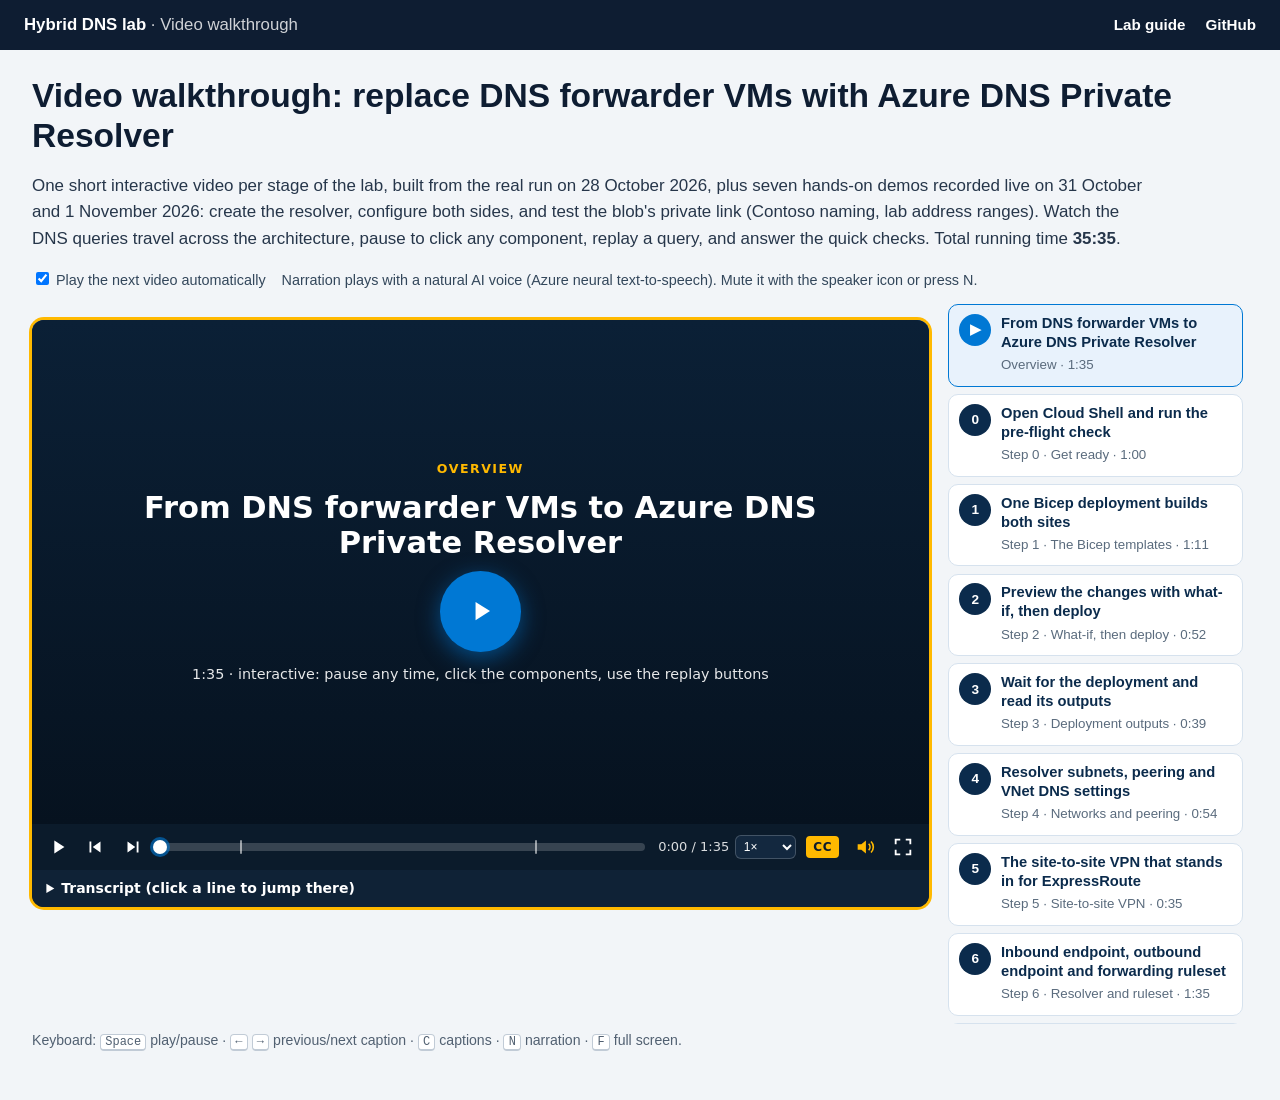
==== commit eb6f2c87: "Add hands-on demos 5-7: create the resolver, point both sides at it, test the blob private link (rec" ====
--- a/videos.html
+++ b/videos.html
@@ -19,14 +19,14 @@
 <nav class="toplinks"><a href="index.html">Lab guide</a><a href="https://github.com/ibranibeny/contoso-dns-private-resolver-lab" target="_blank" rel="noopener">GitHub</a></nav></header>
 <main class="vpage">
 <h1>Video walkthrough: replace DNS forwarder VMs with Azure DNS Private Resolver</h1>
-<p class="lead">One short interactive video per stage of the lab, built from the real run on 28 October 2026, plus four hands-on demos recorded live on 31 October 2026 (Contoso naming, lab address ranges).
+<p class="lead">One short interactive video per stage of the lab, built from the real run on 28 October 2026, plus seven hands-on demos recorded live on 31 October and 1 November 2026: create the resolver, configure both sides, and test the blob's private link (Contoso naming, lab address ranges).
 Watch the DNS queries travel across the architecture, pause to click any component, replay a query, and answer the quick checks. Total running time <b id="lv-total"></b>.</p>
 <div class="lv-opts"><label><input type="checkbox" id="lv-auto" checked> Play the next video automatically</label>
 <span>Narration plays with a natural AI voice (Azure neural text-to-speech). Mute it with the speaker icon or press N.</span></div>
 <div class="lv-page"><div id="lv-main"></div><nav class="lv-list" id="lv-list" aria-label="Videos"></nav></div>
 <p class="keys">Keyboard: <kbd>Space</kbd> play/pause · <kbd>←</kbd> <kbd>→</kbd> previous/next caption · <kbd>C</kbd> captions · <kbd>N</kbd> narration · <kbd>F</kbd> full screen.</p>
 </main>
-<script src="assets/video/videos.js?v=b0c15185"></script>
+<script src="assets/video/videos.js?v=67468b14"></script>
 <script src="assets/video/player.js?v=ed910172"></script>
 <script>
 (function () {
@@ -48,7 +48,7 @@
   }
   D.videos.forEach(function (v, i) {
     var b = document.createElement('button'); b.type = 'button'; b.className = 'lv-item';
-    if (v.id === 'd1') { var hd = document.createElement('div'); hd.className = 'lv-sec'; hd.textContent = 'Hands-on demos \u00b7 recorded live on 31 October 2026'; list.appendChild(hd); }
+    if (v.id === 'd1') { var hd = document.createElement('div'); hd.className = 'lv-sec'; hd.textContent = 'Hands-on demos \u00b7 recorded live on 31 October and 1 November 2026'; list.appendChild(hd); }
     var n = document.createElement('span'); n.className = 'n'; n.textContent = v.id === 'vintro' ? '\u25B6' : (v.id.charAt(0) === 'd' ? 'D' + v.id.slice(1) : String(parseInt(v.id.slice(1), 10)));
     var t = document.createElement('span'); var bt = document.createElement('b'); bt.textContent = v.title;
     var sm = document.createElement('small'); sm.textContent = v.badge + ' \u00b7 ' + window.LabVideo.fmt(window.LabVideo.duration(v.id)) + (v.quiz ? ' \u00b7 quiz' : '');
